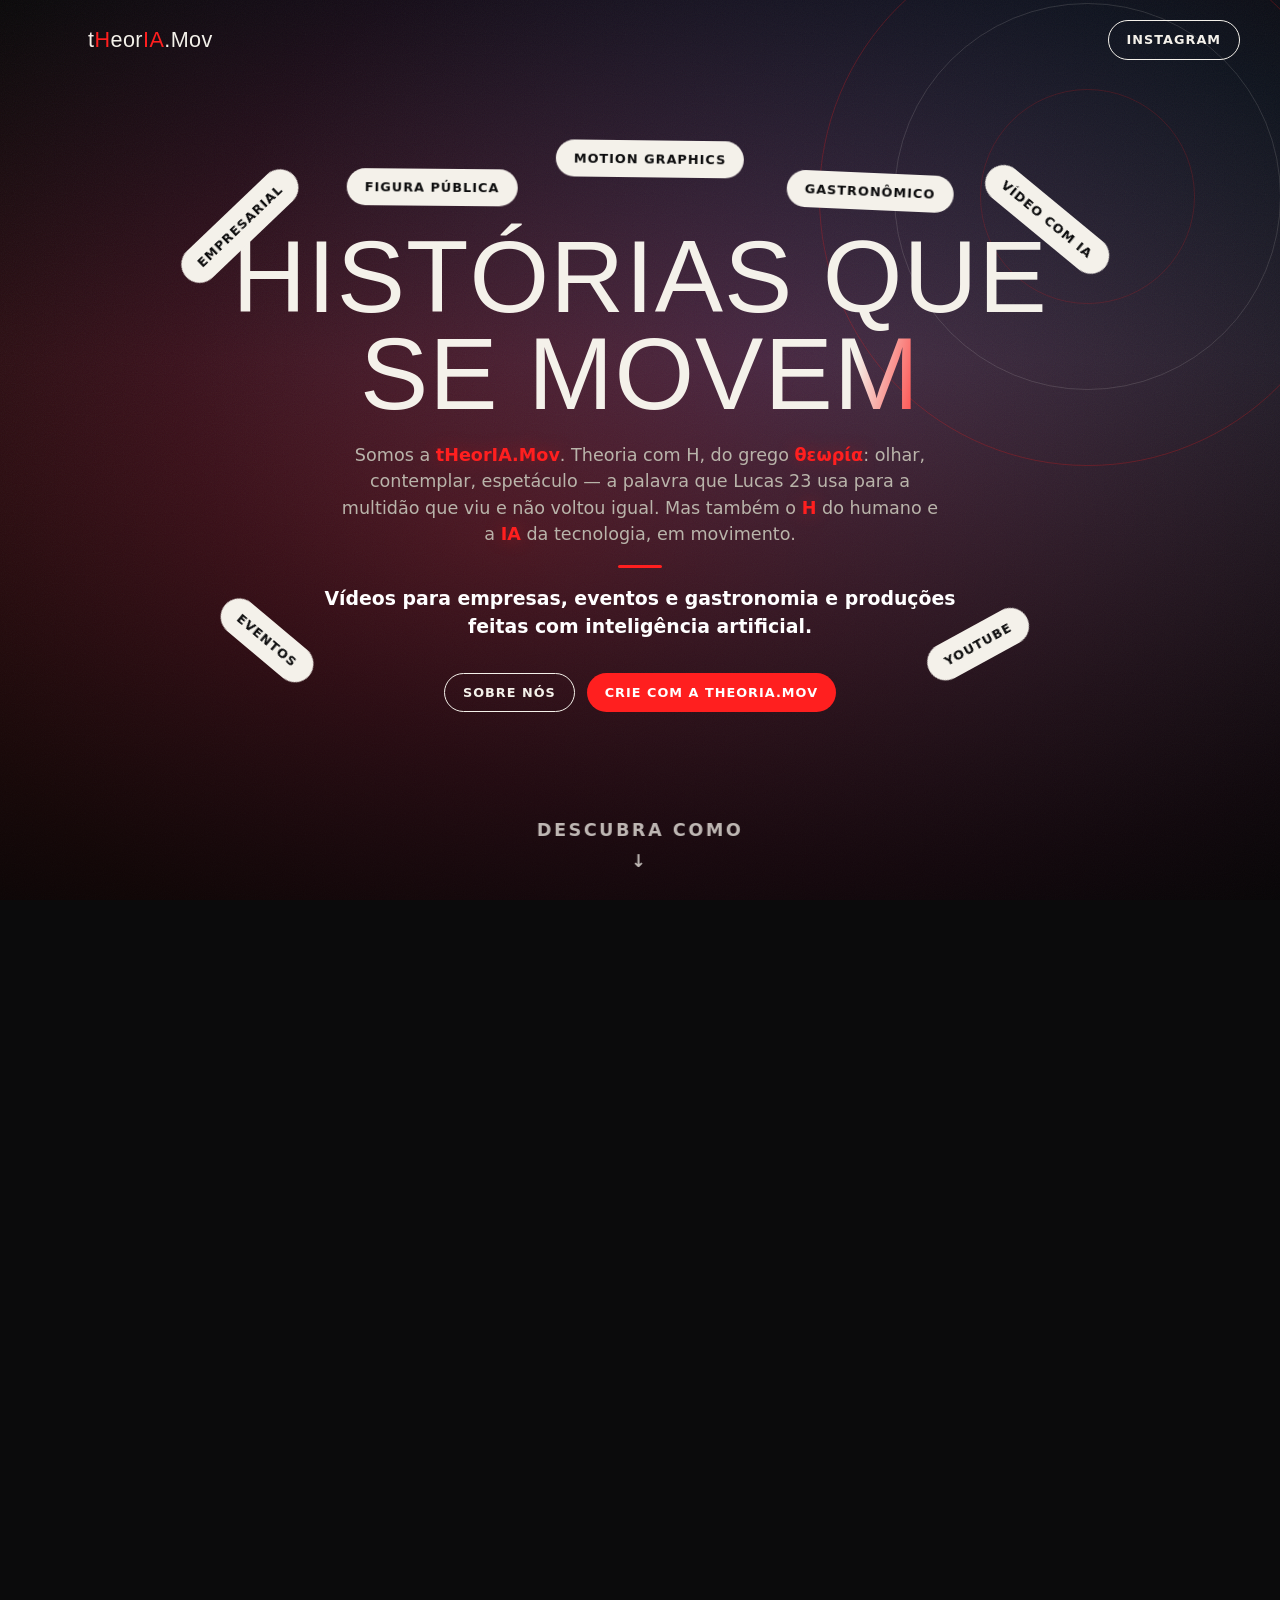
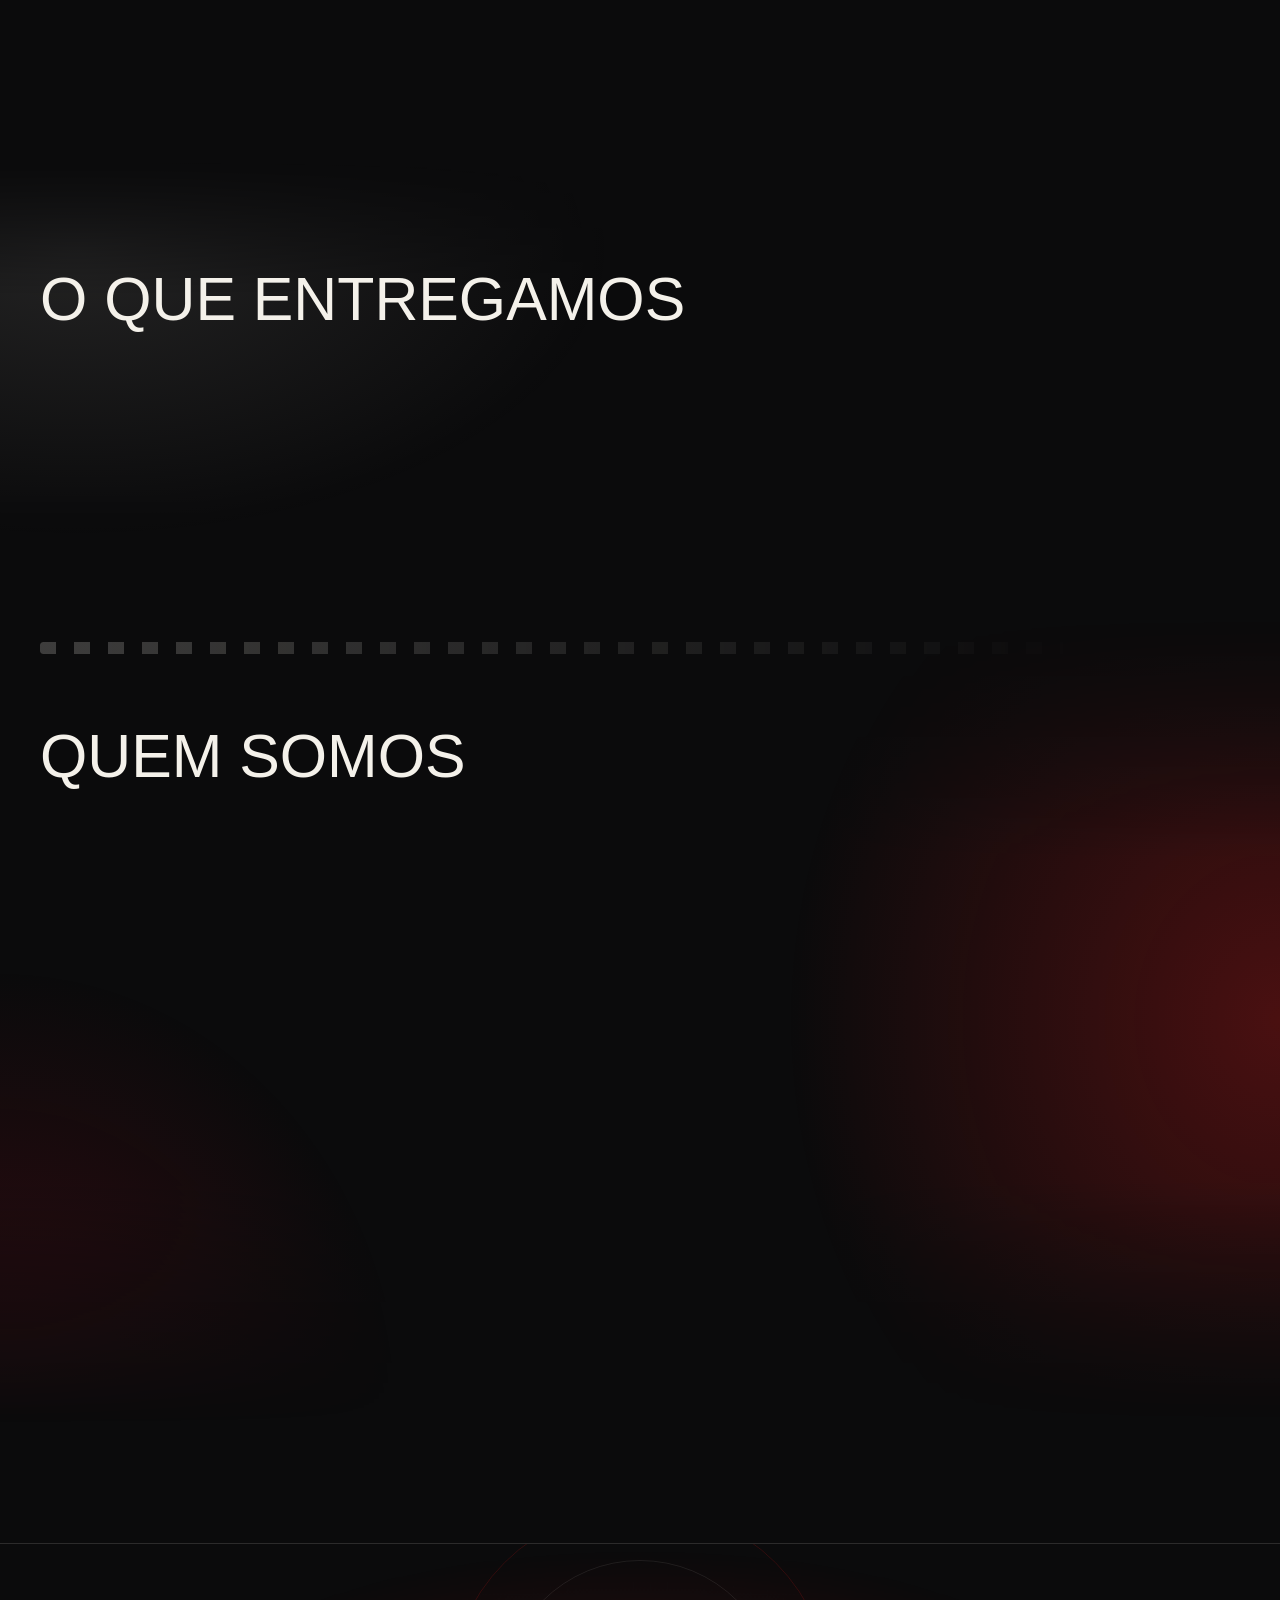
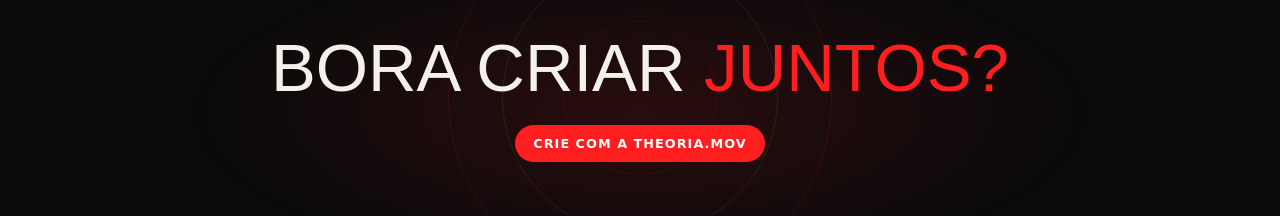
==== index.html @ d6dfd55d "Gastronômico: Izakaya Gaijin (3 reels) Co-Authored-By: Claude Opus 5.5 <noreply@anthropic.com>" ====
<!DOCTYPE html>
<html lang="pt-BR">
<head>
  <meta charset="UTF-8">
  <meta name="viewport" content="width=device-width, initial-scale=1">
  <title>tHeorIA.Mov</title>
  <meta name="description" content="Portfólio audiovisual da tHeorIA.Mov — vídeos empresariais, eventos, gastronomia, YouTube, influencers e vídeos com inteligência artificial.">
  <link rel="preconnect" href="https://fonts.googleapis.com">
  <link rel="preconnect" href="https://fonts.gstatic.com" crossorigin>
  <link href="https://fonts.googleapis.com/css2?family=Anton&family=Inter:wght@400;600;700&display=swap" rel="stylesheet">
  <link rel="icon" href="assets/img/favicon.png">
  <link rel="stylesheet" href="assets/css/style.css?v=1791674368">
</head>
<body data-page="home">

  <main class="hero">
    <div class="hero__fallback"></div>
    <video id="bgvideo" class="hero__bg" autoplay muted loop playsinline preload="auto"></video>

    <div class="hero__top">
      <a href="index.html" class="logo" id="logo"></a>
      <a class="pill pill--ghost" id="ig" href="#" target="_blank" rel="noopener">Instagram</a>
    </div>

    <div class="hero__content">
      <div class="floaters" id="floaters"></div>
      <h1 class="hero__title" id="title"></h1>
      <p class="hero__sub" id="sub"></p>
      <p class="hero__servicos" id="servicos"></p>
      <div class="hero__actions">
        <a class="pill pill--ghost" href="sobre.html">Sobre nós</a>
        <a class="pill pill--accent" id="cta" href="#" target="_blank" rel="noopener"></a>
      </div>
    </div>

    <a class="hero__gancho" id="gancho" href="#porque"></a>
    <div class="olho olho--hero" aria-hidden="true"><span></span><span></span><span></span></div>
  </main>

  <section class="porque" id="porque" aria-label="Por que tHeorIA?">
    <div class="olho olho--porque" aria-hidden="true"><span></span><span></span><span></span></div>
  </section>

  <section class="entregas" aria-labelledby="entregas-titulo">
    <h2 class="secao__titulo" id="entregas-titulo">O que entregamos</h2>
    <div class="entregas__grid" id="entregas"></div>
  </section>

  <section class="quem" aria-labelledby="quem-titulo">
    <h2 class="secao__titulo" id="quem-titulo">Quem somos</h2>
    <div class="quem__texto" id="quem"></div>
  </section>

  <div id="footer"></div>

  <script src="assets/js/dados.js?v=1791674368"></script>
  <script src="assets/js/posicoes.js?v=1791674368"></script>
  <script src="assets/js/textos.js?v=1791674368"></script>
  <script src="assets/js/fotos.js?v=1791674368"></script>
  <script src="assets/js/rotacoes.js?v=1791674368"></script>
  <script src="assets/js/main.js?v=1791674368"></script>
</body>
</html>
---- assets/css/style.css ----
:root {
  --bg: #0b0b0c;
  --bg-2: #141416;
  --fg: #f4f1ea;
  --muted: #a19d94;
  --accent: #ff1f1f; /* vermelho da logo */
  --line: rgba(244, 241, 234, 0.14);
  --radius: 999px;
  --font-display: "Anton", "Arial Narrow", sans-serif;
  --font-body: "Inter", system-ui, sans-serif;
  --gutter: clamp(16px, 4vw, 40px);
}

* { box-sizing: border-box; margin: 0; padding: 0; }
html { -webkit-text-size-adjust: 100%; }
body {
  background: var(--bg);
  color: var(--fg);
  font-family: var(--font-body);
  font-size: 16px;
  line-height: 1.5;
  -webkit-font-smoothing: antialiased;
}
a { color: inherit; text-decoration: none; }
img, video, iframe { display: block; max-width: 100%; }
button { font: inherit; color: inherit; background: none; border: 0; cursor: pointer; }

/* ---------- Botões ---------- */
.pill {
  display: inline-flex; align-items: center; gap: .5em;
  padding: .7em 1.4em;
  border-radius: var(--radius);
  font-size: .8rem; font-weight: 700; letter-spacing: .08em; text-transform: uppercase;
  transition: transform .25s ease, background .25s ease, color .25s ease, border-color .25s ease;
}
.pill svg { width: 15px; height: 15px; fill: currentColor; }
.pill--arroba { text-transform: none; letter-spacing: .02em; font-size: .85rem; } /* @ do Instagram como é escrito */
.pill--light { background: var(--fg); color: var(--bg); }
.pill--light:hover { background: var(--accent); color: var(--fg); transform: translateY(-2px); }
.pill--ghost { border: 1.5px solid var(--fg); }
.pill--ghost:hover { background: var(--fg); color: var(--bg); transform: translateY(-2px); }
.pill--accent { background: var(--accent); color: #fff; }
.pill--accent:hover { background: var(--fg); color: var(--bg); transform: translateY(-2px); }
/* Vidro escuro: usado nas nuvens da home, para não ficar da mesma cor do título */
.pill--vidro {
  background: rgba(20, 20, 22, .55);
  backdrop-filter: blur(8px); -webkit-backdrop-filter: blur(8px);
  border: 1px solid rgba(244, 241, 234, .35);
  color: var(--fg);
}
.pill--vidro:hover { background: rgba(255, 31, 31, .25); border-color: var(--accent); color: var(--fg); transform: translateY(-2px); }

/* ---------- HOME / HERO ---------- */
.hero {
  position: relative;
  min-height: 100svh;
  display: grid; place-items: center;
  overflow: hidden;
  isolation: isolate;
}
.hero__bg, .hero__fallback {
  position: absolute; inset: 0; z-index: -2;
  width: 100%; height: 100%; object-fit: cover;
}
.hero__fallback {
  background:
    radial-gradient(60% 50% at 20% 30%, rgba(255, 31, 31, .38), transparent 70%),
    radial-gradient(50% 60% at 80% 70%, rgba(80, 60, 200, .35), transparent 70%),
    radial-gradient(40% 40% at 60% 20%, rgba(20, 140, 110, .35), transparent 70%),
    var(--bg);
  background-size: 200% 200%;
  animation: drift 18s ease-in-out infinite alternate;
}
@keyframes drift {
  0%   { background-position: 0% 0%, 100% 100%, 50% 0%, 0 0; }
  100% { background-position: 100% 60%, 0% 20%, 20% 100%, 0 0; }
}
.hero::after { /* escurece + grão */
  content: ""; position: absolute; inset: 0; z-index: -1;
  background:
    linear-gradient(180deg, rgba(0,0,0,.35) 0%, rgba(0,0,0,.2) 40%, rgba(0,0,0,.65) 100%),
    url("data:image/svg+xml;utf8,<svg xmlns='http://www.w3.org/2000/svg' width='160' height='160'><filter id='n'><feTurbulence type='fractalNoise' baseFrequency='.9' numOctaves='2'/></filter><rect width='100%' height='100%' filter='url(%23n)' opacity='.08'/></svg>");
}

.hero__top {
  position: absolute; top: 0; left: 0; right: 0;
  display: flex; justify-content: space-between; align-items: center;
  padding: 20px var(--gutter);
}
.logo {
  display: inline-flex; align-items: center; gap: 8px;
  font-family: var(--font-display);
  font-size: 1.35rem; letter-spacing: .02em;
}
.logo__img { width: 40px; height: 40px; }
.logo__txt span { color: var(--accent); }

.hero__content { z-index: 1; }
.hero__top { z-index: 3; }   /* na frente do bloco central: no celular ele cobre a tela toda e engolia o toque no Instagram/logo */
.hero__content {
  position: relative;
  width: min(900px, 100% - 2 * var(--gutter));
  text-align: center;
  padding: 160px 0 120px;   /* zona de cima maior: é onde ficam as nuvens acima do título */
}
.hero__title {
  font-family: var(--font-display);
  font-weight: 400;
  font-size: clamp(2.6rem, 8vw, 6.5rem);
  line-height: .95;
  text-transform: uppercase;
  letter-spacing: .01em;
}
/* Última palavra do título: uma barra de luz varre a palavra, como o cursor ("playhead") de um player de vídeo */
.palavra-move {
  display: inline-block;
  background-image: linear-gradient(100deg,
    var(--fg) 0%, var(--fg) 38%, var(--accent) 48%, #fff 51%, var(--accent) 54%, var(--fg) 64%, var(--fg) 100%);
  background-size: 220% auto;
  background-clip: text; -webkit-background-clip: text;
  color: transparent; -webkit-text-fill-color: transparent;
  animation: passar-luz 3.4s linear infinite;
}
@keyframes passar-luz {
  0%   { background-position: 0% 0; }
  55%  { background-position: 220% 0; }
  100% { background-position: 220% 0; }
}
.hero__sub {
  max-width: 34em; margin: 1.2rem auto 2rem;
  color: var(--fg); opacity: .85;
  font-size: clamp(.95rem, 1.6vw, 1.1rem);
}
/* Frase de cima: cinza suave, palavras-chave em destaque */
.hero__sub { margin-bottom: 1.1rem; color: #b9b4aa; opacity: 1; }
.destaque { color: var(--accent); font-weight: 700; }
.hero__sub .destaque { text-shadow: 0 0 18px rgba(255, 31, 31, .35); }
/* Linha dos serviços: branco forte, separada por um traço vermelho */
.hero__servicos {
  max-width: 34em; margin: 0 auto 2rem;
  color: #fff; font-weight: 600;
  font-size: clamp(1rem, 1.7vw, 1.18rem);
}
.hero__servicos::before {
  content: ""; display: block; width: 44px; height: 3px; margin: 0 auto 1rem;
  background: var(--accent); border-radius: 2px;
}
.hero__servicos:empty::before { display: none; }
.hero__actions { display: flex; gap: 12px; justify-content: center; flex-wrap: wrap; }
.hero__gancho {
  position: absolute; bottom: 26px; left: 50%; translate: -50% 0; z-index: 1;
  display: flex; flex-direction: column; align-items: center; gap: 4px;
  font-size: .72rem; font-weight: 700; letter-spacing: .22em; text-transform: uppercase; opacity: .75;
  transition: opacity .2s, color .2s;
}
.hero__gancho span { font-size: 1.1rem; animation: quica 1.8s ease-in-out infinite; }
.hero__gancho:hover { opacity: 1; color: var(--accent); }
@keyframes quica { 0%, 100% { transform: translateY(0); } 50% { transform: translateY(6px); } }
html { scroll-behavior: smooth; }

/* Botões flutuantes das categorias — posição (left/top em % da tela) vem do main.js / posicoes.js */
.floaters { position: absolute; inset: 0; z-index: 5; pointer-events: none; }
.floater {
  position: absolute; pointer-events: auto;
  translate: -50% -50%;
  white-space: nowrap;
  animation: float 6s ease-in-out infinite;
}
/* --rot = ângulo fixo da nuvem (definido no modo de edição); o balanço de ±2° continua por cima */
@keyframes float {
  0%, 100% { transform: translateY(0) rotate(calc(var(--rot, 0deg) - 2deg)); }
  50%      { transform: translateY(-12px) rotate(calc(var(--rot, 0deg) + 2deg)); }
}
/* Modo edição: só a alcinha (⠿) arrasta — o resto do botão continua um link normal */
.floater__alca {
  position: absolute; top: -9px; right: -9px; z-index: 1;
  width: 22px; height: 22px; border-radius: 50%;
  display: grid; place-items: center;
  background: var(--accent); color: #fff; font-size: .8rem; line-height: 1;
  border: 2px solid var(--bg);
  cursor: grab; touch-action: none;
}
.floater__alca:hover { transform: scale(1.15); }
/* ↻ girar: no canto oposto da alcinha de mover */
.floater__giro {
  position: absolute; bottom: -9px; left: -9px; z-index: 1;
  width: 22px; height: 22px; border-radius: 50%;
  display: grid; place-items: center;
  background: var(--fg); color: var(--bg); font-size: .85rem; line-height: 1; font-weight: 700;
  border: 2px solid var(--bg);
  cursor: alias; touch-action: none;
}
.floater__giro:hover { transform: scale(1.15); }
.floaters--editar .floater.is-arrastando, .floaters--editar .floater.is-girando { animation: none; }
.floaters--editar .floater.is-arrastando .floater__alca { cursor: grabbing; }
.floaters--editar .floater.is-girando { transform: rotate(var(--rot, 0deg)); }
@media (max-width: 700px) { .floater__alca, .floater__giro { display: none; } }

@media (max-width: 700px) {
  .hero__content { padding: 230px 0 150px; }
  .floater { font-size: .6rem; padding: .55em .9em; }   /* nuvens um pouco menores no celular */
  .hero__sub { margin-bottom: 3.6rem; }                  /* espaço para as 2 nuvens embaixo do parágrafo */
}

/* ---------- Home: Por que tHeorIA? ---------- */
/* Efeito sutil: anéis concêntricos (câmera/olhar), girando bem devagar */
.olho {
  position: absolute; z-index: 0; pointer-events: none;
  aspect-ratio: 1; border-radius: 50%;
  animation: olho-girar 90s linear infinite;
}
.olho span {
  position: absolute; inset: 0; border-radius: 50%;
  border: 1px solid rgba(255, 31, 31, .5);
}
.olho span:nth-child(1) { inset: 0; }
.olho span:nth-child(2) { inset: 14%; border-color: rgba(244, 241, 234, .28); }
.olho span:nth-child(3) { inset: 30%; border-color: rgba(255, 31, 31, .35); }
@keyframes olho-girar { to { transform: rotate(360deg); } }

.olho--hero { width: clamp(340px, 42vw, 620px); top: -8%; right: -6%; opacity: .5; }
.olho--porque { width: clamp(280px, 32vw, 480px); top: -6%; right: -4%; opacity: .4; }

@media (max-width: 700px) {
  .olho { opacity: .28 !important; width: 60vw !important; }
}
@media (prefers-reduced-motion: reduce) { .olho { animation: none; } }

.porque { position: relative; overflow: hidden; padding: clamp(64px, 10vw, 130px) var(--gutter) 0; scroll-margin-top: 20px; }
.porque__inner { position: relative; z-index: 1; }
/* Imagem só do lado direito, esmaecendo para o preto (multidão contemplando a luz) */
.porque__imagem {
  position: absolute; top: 0; right: 0; bottom: 0; z-index: 0; pointer-events: none;
  width: min(46%, 600px);
  background: url("../img/teoria.jpg") center / cover no-repeat;
  opacity: .8;
  -webkit-mask-image: linear-gradient(to right, transparent 0%, #000 55%), linear-gradient(to bottom, transparent 0%, #000 16%, #000 84%, transparent 100%);
  -webkit-mask-composite: source-in;
  mask-image: linear-gradient(to right, transparent 0%, #000 55%), linear-gradient(to bottom, transparent 0%, #000 16%, #000 84%, transparent 100%);
  mask-composite: intersect;
}
@media (max-width: 800px) { .porque__imagem { width: 100%; opacity: .22; } }
.porque__inner { max-width: 820px; }
.porque__rotulo {
  display: flex; align-items: center; gap: 14px;
  font-size: 1.05rem; font-weight: 700; letter-spacing: .08em; color: var(--accent);
}
.porque__rotulo::before { content: ""; width: 44px; height: 4px; background: var(--accent); }
.porque__grego {
  font-family: "Inter", sans-serif; font-weight: 700; letter-spacing: -.02em;
  font-size: clamp(4rem, 13vw, 8.5rem); line-height: 1.05; margin: 10px 0 18px;
}
.porque__palavra { font-size: clamp(1.6rem, 3.6vw, 2.4rem); font-weight: 600; color: var(--muted); }
.porque__palavra span { color: var(--accent); }
.porque__significado { font-size: clamp(1.3rem, 3vw, 2rem); font-weight: 600; margin-bottom: 1.4em; }
.porque__contexto { font-size: clamp(1rem, 1.8vw, 1.3rem); color: #c9c5bc; }
.porque__citacao {
  margin: 1.2em 0; padding-left: 22px; border-left: 4px solid var(--accent);
  font-style: italic; font-size: clamp(1.05rem, 2vw, 1.4rem); line-height: 1.5;
}
.porque__fechamento { font-size: clamp(1.1rem, 2.1vw, 1.5rem); font-weight: 600; line-height: 1.45; }
.porque__nome { margin-top: 1.2em; color: var(--muted); font-size: clamp(1rem, 1.8vw, 1.2rem); }

/* ---------- Home: O que entregamos / Quem somos ---------- */
.entregas, .quem { padding: clamp(56px, 9vw, 110px) var(--gutter) 0; }
.secao__titulo {
  font-family: var(--font-display); font-weight: 400; text-transform: uppercase;
  font-size: clamp(2rem, 5.5vw, 3.8rem); line-height: 1; margin-bottom: clamp(24px, 4vw, 40px);
}
.entregas__grid { display: grid; grid-template-columns: repeat(4, 1fr); gap: clamp(10px, 1.4vw, 18px); }
@media (max-width: 900px) { .entregas__grid { grid-template-columns: repeat(2, 1fr); } }
@media (max-width: 520px) { .entregas__grid { grid-template-columns: 1fr; } }
.entrega {
  position: relative; overflow: hidden;
  display: flex; flex-direction: column; gap: 10px;
  padding: clamp(20px, 2.4vw, 30px);
  border: 1px solid var(--line); background: var(--bg-2);
  transition: border-color .25s, transform .25s;
}
.entrega:hover { border-color: var(--accent); transform: translateY(-4px); }
/* Foto sutil de fundo: sempre escurecida, pra não brigar com o texto */
.entrega__foto {
  position: absolute; inset: 0; z-index: 0;
  background-size: cover; background-position: center; transform-origin: center;
  transition: transform .2s ease;
}
.entrega--foto::before {
  content: ""; position: absolute; inset: 0; z-index: 1;
  background: linear-gradient(180deg, rgba(11,11,12,.35) 0%, rgba(11,11,12,.55) 55%, rgba(11,11,12,.85) 100%);
  transition: opacity .25s;
}
.entrega--foto > .entrega__cat, .entrega--foto > .entrega__palavra,
.entrega--foto > .entrega__texto, .entrega--foto > .entrega__ver { position: relative; z-index: 2; }
.entrega--foto:hover::before { opacity: .7; }

/* Modo edição: ajustar o enquadramento da foto (mover e zoom) */
.entrega__ajustar {
  position: absolute; top: 10px; right: 10px; z-index: 4;
  padding: .35em .8em; border-radius: var(--radius);
  background: rgba(11,11,12,.8); border: 1px solid rgba(244,241,234,.4);
  font-size: .68rem; font-weight: 700; letter-spacing: .04em;
}
.entrega__ajustar:hover { border-color: var(--accent); color: var(--accent); }
.entrega--ajustando { cursor: grab; touch-action: none; user-select: none; border-color: var(--accent); transform: none !important; }
.entrega--ajustando.entrega--arrastando { cursor: grabbing; }
.entrega--ajustando::before { opacity: .12; }
.entrega--ajustando > .entrega__cat, .entrega--ajustando > .entrega__palavra,
.entrega--ajustando > .entrega__texto, .entrega--ajustando > .entrega__ver { opacity: .35; }
.entrega--ajustando .entrega__foto { transition: none; }
.entrega__ctrl {
  position: absolute; left: 50%; bottom: 10px; translate: -50% 0; z-index: 4;
  display: flex; align-items: center; gap: 8px; max-width: calc(100% - 20px);
  padding: 6px 10px; border-radius: var(--radius);
  background: rgba(11,11,12,.85); border: 1px solid rgba(244,241,234,.3);
  font-size: .68rem; white-space: nowrap;
}
.entrega__ctrl span { opacity: .7; overflow: hidden; text-overflow: ellipsis; }
.entrega__ctrl button { width: 26px; height: 26px; border-radius: 50%; border: 1px solid rgba(244,241,234,.4); font-size: 1rem; line-height: 1; }
.entrega__ctrl button:hover { border-color: var(--accent); color: var(--accent); }
.entrega__cat { font-size: .72rem; font-weight: 700; letter-spacing: .12em; text-transform: uppercase; color: var(--muted); }
.entrega__palavra {
  font-family: var(--font-display); font-weight: 400; text-transform: uppercase;
  font-size: clamp(2rem, 3.6vw, 3rem); line-height: 1; color: var(--accent);
}
.entrega__texto { color: #d9d5cc; flex: 1; }
.entrega__ver { font-size: .78rem; font-weight: 700; letter-spacing: .06em; text-transform: uppercase; opacity: .7; }
.entrega:hover .entrega__ver { opacity: 1; color: var(--accent); }

.quem__texto { max-width: 46em; }
.quem__texto p { font-size: clamp(1.1rem, 2vw, 1.5rem); line-height: 1.45; margin-bottom: .8em; color: #e6e2da; }
.quem__texto .pill { margin-top: 12px; }

/* ---------- Cabeçalho das páginas internas ---------- */
.header {
  position: sticky; top: 0; z-index: 10;
  display: grid; grid-template-columns: 1fr auto 1fr; align-items: center;
  padding: 18px var(--gutter);
  background: rgba(11, 11, 12, .85);
  backdrop-filter: blur(10px);
  border-bottom: 1px solid var(--line);
}
.nav { display: flex; flex-wrap: wrap; gap: 4px 18px; font-size: .78rem; font-weight: 600; letter-spacing: .08em; text-transform: uppercase; }
.nav a { opacity: .7; transition: opacity .2s; }
.nav a:hover, .nav a[aria-current="page"] { opacity: 1; color: var(--accent); }
.header__right { justify-self: end; display: flex; gap: 14px; align-items: center; }
.icon-link svg { width: 20px; height: 20px; fill: currentColor; opacity: .8; }
.icon-link:hover svg { opacity: 1; fill: var(--accent); }

@media (max-width: 700px) {
  .header { grid-template-columns: 1fr auto; }
  .header .logo { order: -1; }
  .header__right { display: none; }
  .nav { grid-column: 1 / -1; order: 2; margin-top: 10px; }
}

/* ---------- Página de trabalhos ---------- */
.page { padding: clamp(32px, 6vw, 72px) var(--gutter) 40px; }
.page__head { display: flex; justify-content: space-between; align-items: end; gap: 20px; flex-wrap: wrap; margin-bottom: 32px; }
.page__title {
  font-family: var(--font-display); font-weight: 400;
  font-size: clamp(2.4rem, 7vw, 5rem); line-height: .95; text-transform: uppercase;
}
.tabs { display: flex; gap: 8px; flex-wrap: wrap; }
.tabs .pill { border: 1.5px solid var(--line); }
.tabs .pill[aria-selected="true"] { background: var(--fg); color: var(--bg); border-color: var(--fg); }

/* 12 colunas: card deitado ocupa metade (2 por linha), card em pé ocupa 1/4 (4 por linha) */
.grid { display: grid; grid-template-columns: repeat(12, 1fr); grid-auto-flow: dense; gap: clamp(8px, 1.2vw, 16px); align-items: start; }
.grid > * { grid-column: span 6; }
.grid > .card--vertical { grid-column: span 3; }
.grid > p { grid-column: 1 / -1; }
@media (max-width: 600px) {
  .grid > * { grid-column: span 12; }
  .grid > .card--vertical { grid-column: span 6; }
}

.card {
  position: relative; overflow: hidden;
  aspect-ratio: 16 / 9;
  background: var(--bg-2);
  text-align: left;
  width: 100%;
}
.card--vertical { aspect-ratio: 9 / 16; }
.card__media {
  position: absolute; inset: 0; width: 100%; height: 100%; object-fit: cover;
  transition: transform .6s cubic-bezier(.2,.7,.2,1), filter .4s;
}
.card__placeholder { display: grid; place-items: center; }
.card__placeholder span {
  font-family: var(--font-display); font-size: clamp(1.4rem, 3vw, 2.4rem);
  text-transform: uppercase; opacity: .35; text-align: center; padding: 0 1em; line-height: 1;
}
.card__info {
  position: absolute; inset: auto 0 0 0;
  padding: 40px 18px 16px;
  background: linear-gradient(0deg, rgba(0,0,0,.85), transparent);
  display: flex; justify-content: space-between; align-items: end; gap: 12px;
  opacity: 0; transform: translateY(8px);
  transition: opacity .3s, transform .3s;
}
.card__title { font-weight: 700; font-size: .95rem; text-transform: uppercase; letter-spacing: .03em; line-height: 1.2; }
.card__year { font-size: .8rem; color: var(--muted); }
.card:hover .card__media, .card:focus-visible .card__media { transform: scale(1.05); filter: brightness(.7); }
.card:hover .card__info, .card:focus-visible .card__info { opacity: 1; transform: none; }
.card__play {
  position: absolute; top: 50%; left: 50%; translate: -50% -50%;
  width: 58px; height: 58px; border-radius: 50%;
  background: var(--accent); display: grid; place-items: center;
  opacity: 0; scale: .8; transition: opacity .3s, scale .3s;
}
.card__play svg { width: 20px; fill: #fff; margin-left: 3px; }
.card:hover .card__play { opacity: 1; scale: 1; }
@media (hover: none) { .card__info { opacity: 1; transform: none; } }

/* Nome do cliente sempre visível no card */
.card__tag {
  position: absolute; left: 10px; bottom: 10px; max-width: calc(100% - 20px);
  padding: .35em .8em; border-radius: var(--radius);
  background: rgba(11, 11, 12, .72); backdrop-filter: blur(6px);
  font-size: .68rem; font-weight: 700; letter-spacing: .06em; text-transform: uppercase;
  white-space: nowrap; overflow: hidden; text-overflow: ellipsis;
}

/* Modo edição (só aparece no localhost) */
.card__x {
  position: absolute; top: 8px; right: 8px; z-index: 2;
  width: 32px; height: 32px; border-radius: 50%;
  display: grid; place-items: center;
  background: rgba(11, 11, 12, .8); border: 1.5px solid rgba(255,255,255,.35);
  font-size: .95rem; font-weight: 700; line-height: 1;
  transition: background .2s, border-color .2s, transform .2s;
}
.card__x:hover { background: #e5352b; border-color: #e5352b; transform: scale(1.1); }
.card--oculto .card__media { opacity: .2; filter: grayscale(1); }
.card--oculto .card__x { background: var(--fg); color: var(--bg); border-color: var(--fg); }
.card--oculto .card__x:hover { background: var(--accent); border-color: var(--accent); color: #fff; }
.card--oculto .card__tag { text-decoration: line-through; opacity: .6; }
.aviso-edicao {
  position: fixed; left: 50%; bottom: 16px; translate: -50% 0; z-index: 40;
  width: min(760px, calc(100% - 32px));
  padding: 10px 16px; border-radius: 14px;
  background: #1d1d21; border: 1px solid var(--accent);
  font-size: .82rem; color: #d9d5cc; box-shadow: 0 8px 30px rgba(0,0,0,.5);
}
.aviso-edicao strong { color: var(--accent); }

/* Textos editáveis */
[data-editar] { white-space: pre-line; } /* respeita as quebras de linha que você digitar */
[data-editar]:empty { display: none; }    /* texto apagado some do site */
[contenteditable][data-editar] { outline: 1px dashed transparent; outline-offset: 4px; border-radius: 4px; cursor: text; transition: outline-color .2s, background .2s; }
[contenteditable][data-editar]:hover { outline-color: rgba(255, 31, 31, .6); }
[contenteditable][data-editar]:focus { outline: 2px solid var(--accent); background: rgba(255, 31, 31, .06); }
[contenteditable][data-editar]:empty { display: block; min-height: 1.2em; min-width: 4em; }
[contenteditable][data-editar]:empty::before { content: "(vazio — clique para escrever)"; opacity: .4; font-style: italic; }
[data-editar].is-salvo { outline: 2px solid #2ecc71 !important; }
.aviso-edicao { padding-right: 44px; }
.aviso-edicao__fechar { position: absolute; top: 50%; right: 12px; translate: 0 -50%; font-size: 1rem; opacity: .7; }
.aviso-edicao__fechar:hover { opacity: 1; color: var(--accent); }

/* Filtro por cliente */
.filtro { display: flex; flex-wrap: wrap; gap: 6px 16px; margin: -12px 0 24px; }
.filtro button { font-size: .8rem; font-weight: 600; opacity: .55; padding: 4px 0; border-bottom: 2px solid transparent; transition: opacity .2s, border-color .2s; }
.filtro button:hover { opacity: .9; }
.filtro button[aria-pressed="true"] { opacity: 1; border-color: var(--accent); }
.filtro small { color: var(--muted); font-weight: 400; margin-left: 2px; }
.filtro__redes, .modal__cliente { display: inline-flex; flex-wrap: wrap; align-items: center; gap: 8px 12px; }
.filtro__redes { margin-left: auto; }
.rede {
  display: inline-flex; align-items: center; gap: 6px;
  padding: .35em .9em; border: 1.5px solid var(--line); border-radius: var(--radius);
  font-size: .75rem; font-weight: 600; transition: border-color .2s, color .2s;
}
.modal__titulo { flex-basis: 100%; color: #d9d5cc; font-size: .95rem; }
.rede svg { width: 14px; height: 14px; fill: currentColor; }
.rede:hover { border-color: var(--accent); color: var(--accent); }

/* ---------- Modal ---------- */
.modal {
  position: fixed; inset: 0; z-index: 50;
  background: rgba(0,0,0,.92);
  display: none; place-items: center;
  padding: 60px var(--gutter) 24px;
}
.modal.is-open { display: grid; }
.modal__close {
  position: absolute; top: 14px; right: var(--gutter);
  font-size: 2rem; line-height: 1; opacity: .8;
}
.modal__close:hover { opacity: 1; color: var(--accent); }
.modal__body { width: min(1100px, 100%); max-height: 100%; overflow: auto; }
.modal__frame { width: 100%; aspect-ratio: 16 / 9; background: #000; }
.modal__frame--vertical { aspect-ratio: 9 / 16; width: auto; height: min(70vh, 860px); margin: 0 auto; background: transparent; }
.modal__frame iframe, .modal__frame video { width: 100%; height: 100%; border: 0; object-fit: contain; background: #000; }
.modal__photo { max-height: 70vh; width: auto; margin: 0 auto; }
.modal__caption { display: flex; justify-content: space-between; align-items: baseline; gap: 12px; margin-top: 14px; }
.modal__nav { display: flex; align-items: center; gap: 14px; white-space: nowrap; flex-shrink: 0; }
.modal__nav button { font-size: 1.3rem; line-height: 1; padding: 4px 8px; border: 1.5px solid var(--line); border-radius: var(--radius); }
.modal__nav button:hover { border-color: var(--accent); color: var(--accent); }
.modal__thumbs { display: flex; gap: 8px; overflow-x: auto; padding: 14px 2px 4px; scrollbar-width: thin; }
.modal__thumb { position: relative; flex: 0 0 auto; width: 120px; aspect-ratio: 16 / 9; background: var(--bg-2); opacity: .5; outline: 2px solid transparent; outline-offset: 2px; transition: opacity .2s, outline-color .2s; }
.modal__thumb--vertical { width: 60px; aspect-ratio: 9 / 16; }
.modal__thumb img { width: 100%; height: 100%; object-fit: cover; }
.modal__thumb:hover { opacity: .85; }
.modal__thumb.is-active { opacity: 1; outline-color: var(--accent); }
.modal__thumb-play { position: absolute; inset: 0; display: grid; place-items: center; }
.modal__thumb-play svg { width: 18px; fill: #fff; filter: drop-shadow(0 1px 3px rgba(0,0,0,.6)); }

/* ---------- Sobre ---------- */
.about { display: grid; grid-template-columns: 1.1fr 1fr; gap: clamp(24px, 5vw, 72px); align-items: start; }
@media (max-width: 800px) { .about { grid-template-columns: 1fr; } }
.about__photo { aspect-ratio: 4 / 5; background: var(--bg-2); overflow: hidden; }
.about__photo img { width: 100%; height: 100%; object-fit: cover; }
.about__text p { font-size: clamp(1rem, 1.5vw, 1.2rem); margin-bottom: 1em; color: #d9d5cc; }
.about__services { display: flex; flex-wrap: wrap; gap: 8px; margin: 28px 0 36px; }
.about__services li { list-style: none; border: 1.5px solid var(--line); border-radius: var(--radius); padding: .45em 1em; font-size: .85rem; }

/* ---------- CTA + Rodapé ---------- */
.cta {
  position: relative; overflow: hidden;
  margin-top: clamp(60px, 10vw, 120px);
  padding: clamp(40px, 8vw, 90px) var(--gutter);
  border-top: 1px solid var(--line);
  text-align: center;
}
.cta > *:not(.olho) { position: relative; z-index: 1; }

/* Luzes suaves de fundo, só com cores da paleta (creme e vermelho). Esmaecem nas pontas, sem borda dura. */
:root { --luz-entregas: 244, 241, 234; }
.entregas, .quem { position: relative; isolation: isolate; overflow: hidden; }
.entregas::before, .quem::before {
  content: ""; position: absolute; inset: 0; z-index: -1; pointer-events: none;
  -webkit-mask-image: linear-gradient(to bottom, transparent 0%, #000 30%, #000 70%, transparent 100%);
  mask-image: linear-gradient(to bottom, transparent 0%, #000 30%, #000 70%, transparent 100%);
}
.entregas::before { background: radial-gradient(60% 90% at 6% 20%, rgba(var(--luz-entregas), .10), transparent 70%); }
.quem::before {
  background:
    radial-gradient(55% 100% at 100% 50%, rgba(255, 31, 31, .26), transparent 70%),
    radial-gradient(45% 80% at 0% 100%, rgba(140, 10, 25, .30), transparent 70%);
}
/* Detalhe: perfuração de fita de cinema no topo da seção, esmaecendo para a direita */
.quem::after {
  content: ""; position: absolute; top: 26px; left: var(--gutter); right: 0; height: 12px;
  z-index: -1; pointer-events: none;
  background: repeating-linear-gradient(90deg, rgba(244, 241, 234, .22) 0 16px, transparent 16px 34px);
  border-radius: 3px;
  -webkit-mask-image: linear-gradient(90deg, #000 0%, transparent 85%);
  mask-image: linear-gradient(90deg, #000 0%, transparent 85%);
}
/* Bora criar juntos: brilho vermelho pulsando atrás do título + luz que passa pelo botão */
.cta::before {
  content: ""; position: absolute; inset: 0; z-index: 0; pointer-events: none;
  background: radial-gradient(50% 75% at 50% 55%, rgba(255, 31, 31, .24), transparent 72%);
  animation: cta-pulso 5s ease-in-out infinite;
}
@keyframes cta-pulso { 0%, 100% { opacity: .55; transform: scale(1); } 50% { opacity: 1; transform: scale(1.06); } }
.cta .pill--accent { position: relative; overflow: hidden; }
.cta .pill--accent::after {
  content: ""; position: absolute; top: 0; left: -60%; width: 40%; height: 100%;
  background: linear-gradient(100deg, transparent, rgba(255, 255, 255, .55), transparent);
  transform: skewX(-20deg); pointer-events: none;
  animation: cta-brilho 4.2s ease-in-out infinite;
}
@keyframes cta-brilho { 0% { left: -60%; } 45%, 100% { left: 130%; } }
.olho--cta { width: clamp(260px, 30vw, 440px); top: 50%; left: 50%; translate: -50% -50%; opacity: .3; }
.cta__title {
  font-family: var(--font-display); font-weight: 400; text-transform: uppercase;
  font-size: clamp(2rem, 6vw, 4.2rem); line-height: 1; margin-bottom: 24px;
}
.cta__title em { font-style: normal; color: var(--accent); }
.footer {
  display: flex; justify-content: space-between; flex-wrap: wrap; gap: 10px;
  padding: 24px var(--gutter);
  border-top: 1px solid var(--line);
  font-size: .8rem; color: var(--muted);
}
.footer__contatos { display: flex; flex-wrap: wrap; gap: 6px 18px; }
.footer__contatos a:hover { color: var(--accent); }

/* Entrada suave dos cards */
.reveal { opacity: 0; transform: translateY(20px); transition: opacity .7s ease, transform .7s ease; }
.reveal.is-visible { opacity: 1; transform: none; }

@media (prefers-reduced-motion: reduce) {
  *, *::before, *::after { animation: none !important; transition: none !important; }
  .reveal { opacity: 1; transform: none; }
  .palavra-move { background: none; color: var(--fg); -webkit-text-fill-color: var(--fg); }
}
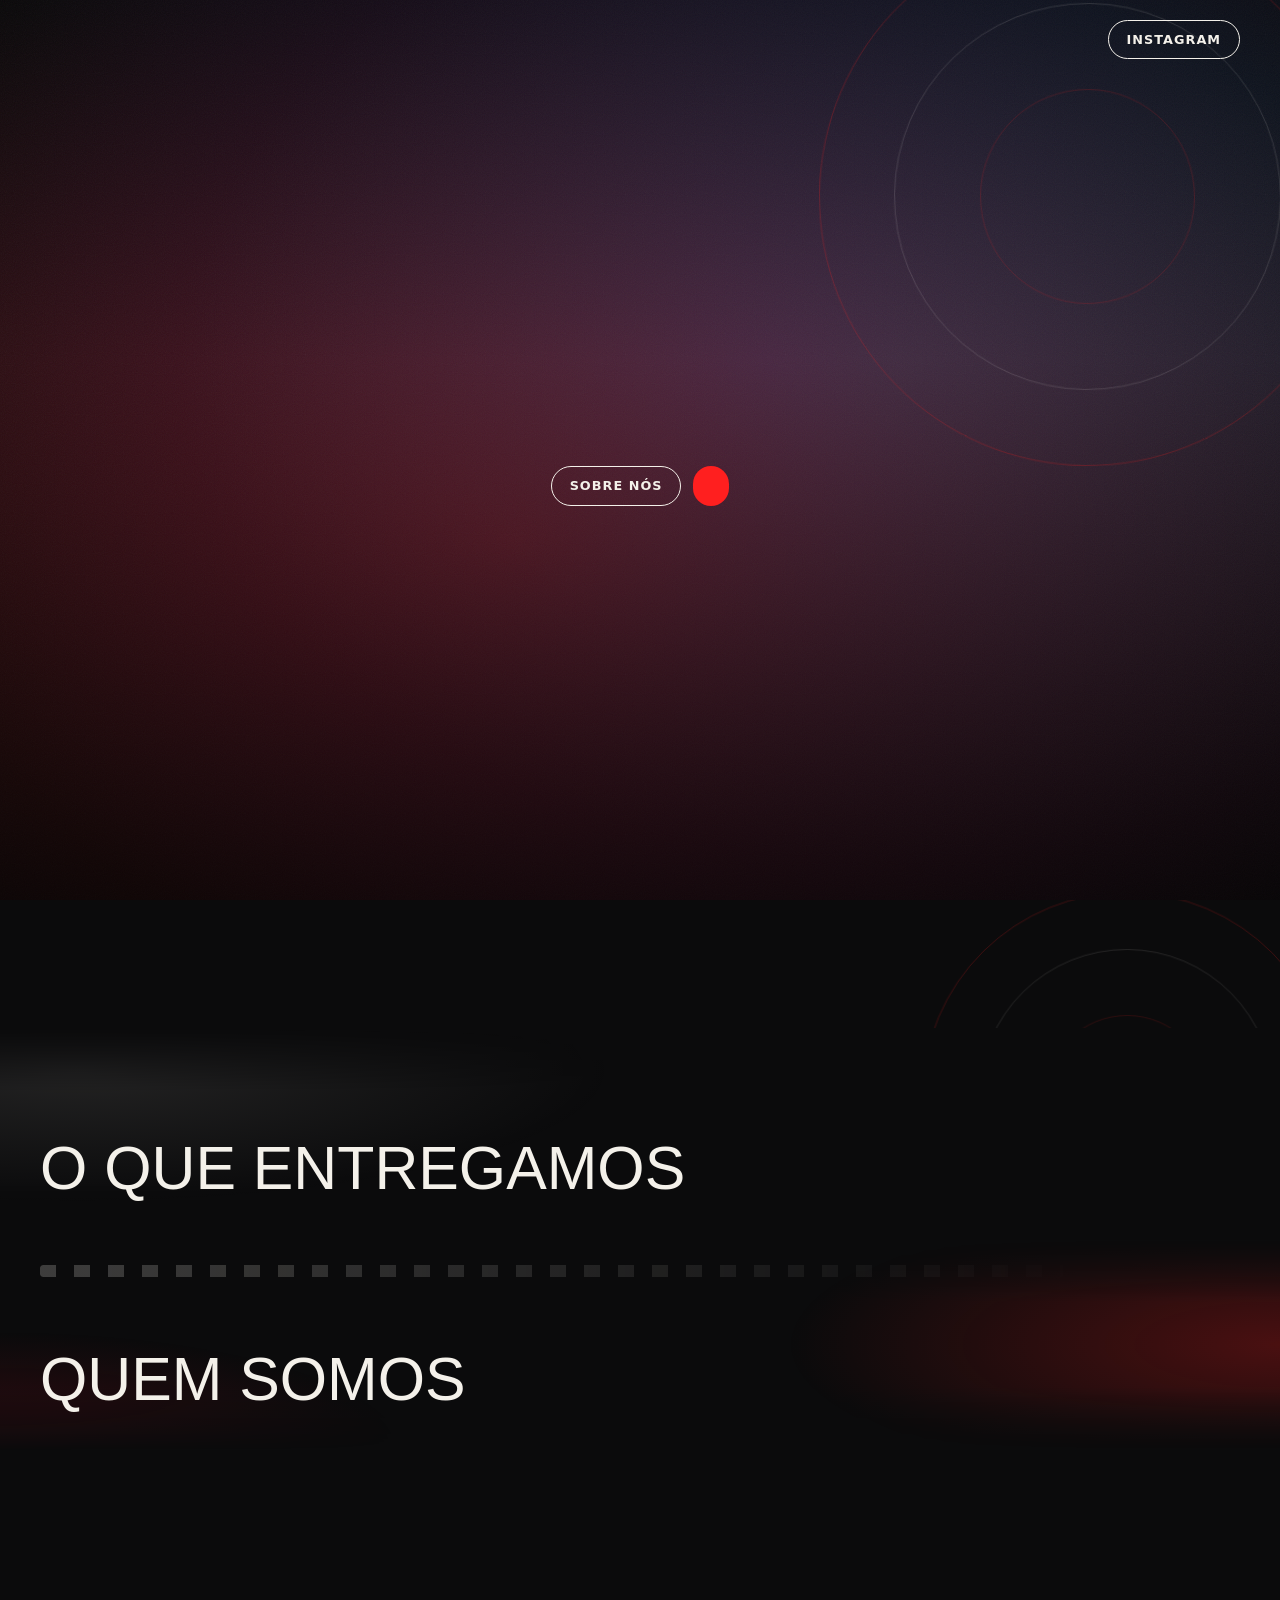
==== commit 8cb0433c: "Reels: Mario Zuniga; modo edicao: arrastar video para outro card Co-Authored-By: Claude Opus 5.5 <no" ====
--- a/index.html
+++ b/index.html
@@ -9,7 +9,7 @@
   <link rel="preconnect" href="https://fonts.gstatic.com" crossorigin>
   <link href="https://fonts.googleapis.com/css2?family=Anton&family=Inter:wght@400;600;700&display=swap" rel="stylesheet">
   <link rel="icon" href="assets/img/favicon.png">
-  <link rel="stylesheet" href="assets/css/style.css?v=1791674368">
+  <link rel="stylesheet" href="assets/css/style.css?v=1792531450">
 </head>
 <body data-page="home">
 
@@ -53,11 +53,11 @@
 
   <div id="footer"></div>
 
-  <script src="assets/js/dados.js?v=1791674368"></script>
-  <script src="assets/js/posicoes.js?v=1791674368"></script>
-  <script src="assets/js/textos.js?v=1791674368"></script>
-  <script src="assets/js/fotos.js?v=1791674368"></script>
-  <script src="assets/js/rotacoes.js?v=1791674368"></script>
-  <script src="assets/js/main.js?v=1791674368"></script>
+  <script src="assets/js/dados.js?v=1792531450"></script>
+  <script src="assets/js/posicoes.js?v=1792531450"></script>
+  <script src="assets/js/textos.js?v=1792531450"></script>
+  <script src="assets/js/fotos.js?v=1792531450"></script>
+  <script src="assets/js/rotacoes.js?v=1792531450"></script>
+  <script src="assets/js/main.js?v=1792531450"></script>
 </body>
 </html>
--- a/assets/css/style.css
+++ b/assets/css/style.css
@@ -444,6 +444,16 @@
   font-size: .82rem; color: #d9d5cc; box-shadow: 0 8px 30px rgba(0,0,0,.5);
 }
 .aviso-edicao strong { color: var(--accent); }
+
+/* Arrastar vídeo para outro card (modo edição) */
+.arrasto-ghost {
+  position: fixed; left: 0; top: 0; z-index: 60; pointer-events: none;
+  width: 140px; border-radius: 10px; margin: -40px 0 0 -70px;
+  box-shadow: 0 10px 30px rgba(0,0,0,.6); opacity: .9; rotate: -4deg;
+}
+body.arrastando { user-select: none; cursor: grabbing; }
+body.arrastando .filtro button:not([data-cli=""]) { opacity: .9; border-bottom: 2px dashed var(--muted); }
+.filtro button.is-alvo, .pill.is-alvo { opacity: 1; color: var(--accent); border-color: var(--accent); }
 
 /* Textos editáveis */
 [data-editar] { white-space: pre-line; } /* respeita as quebras de linha que você digitar */
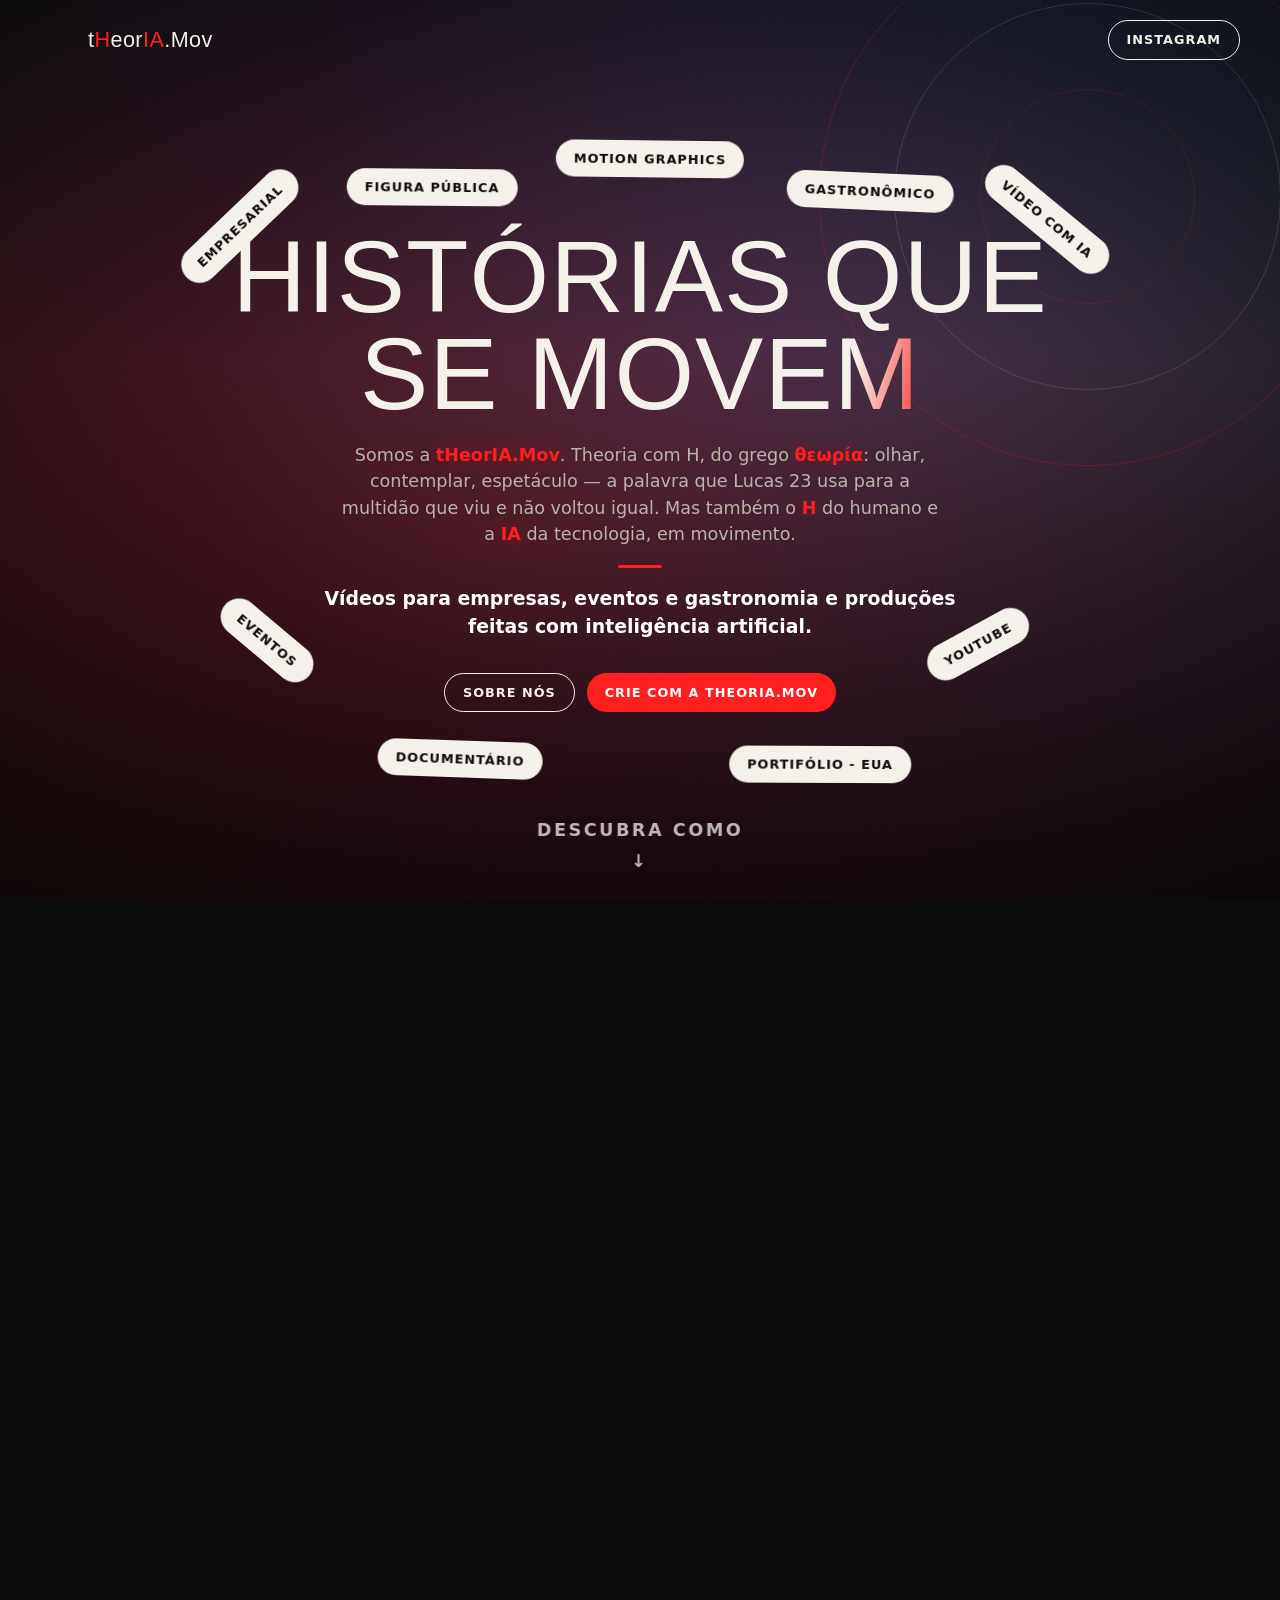
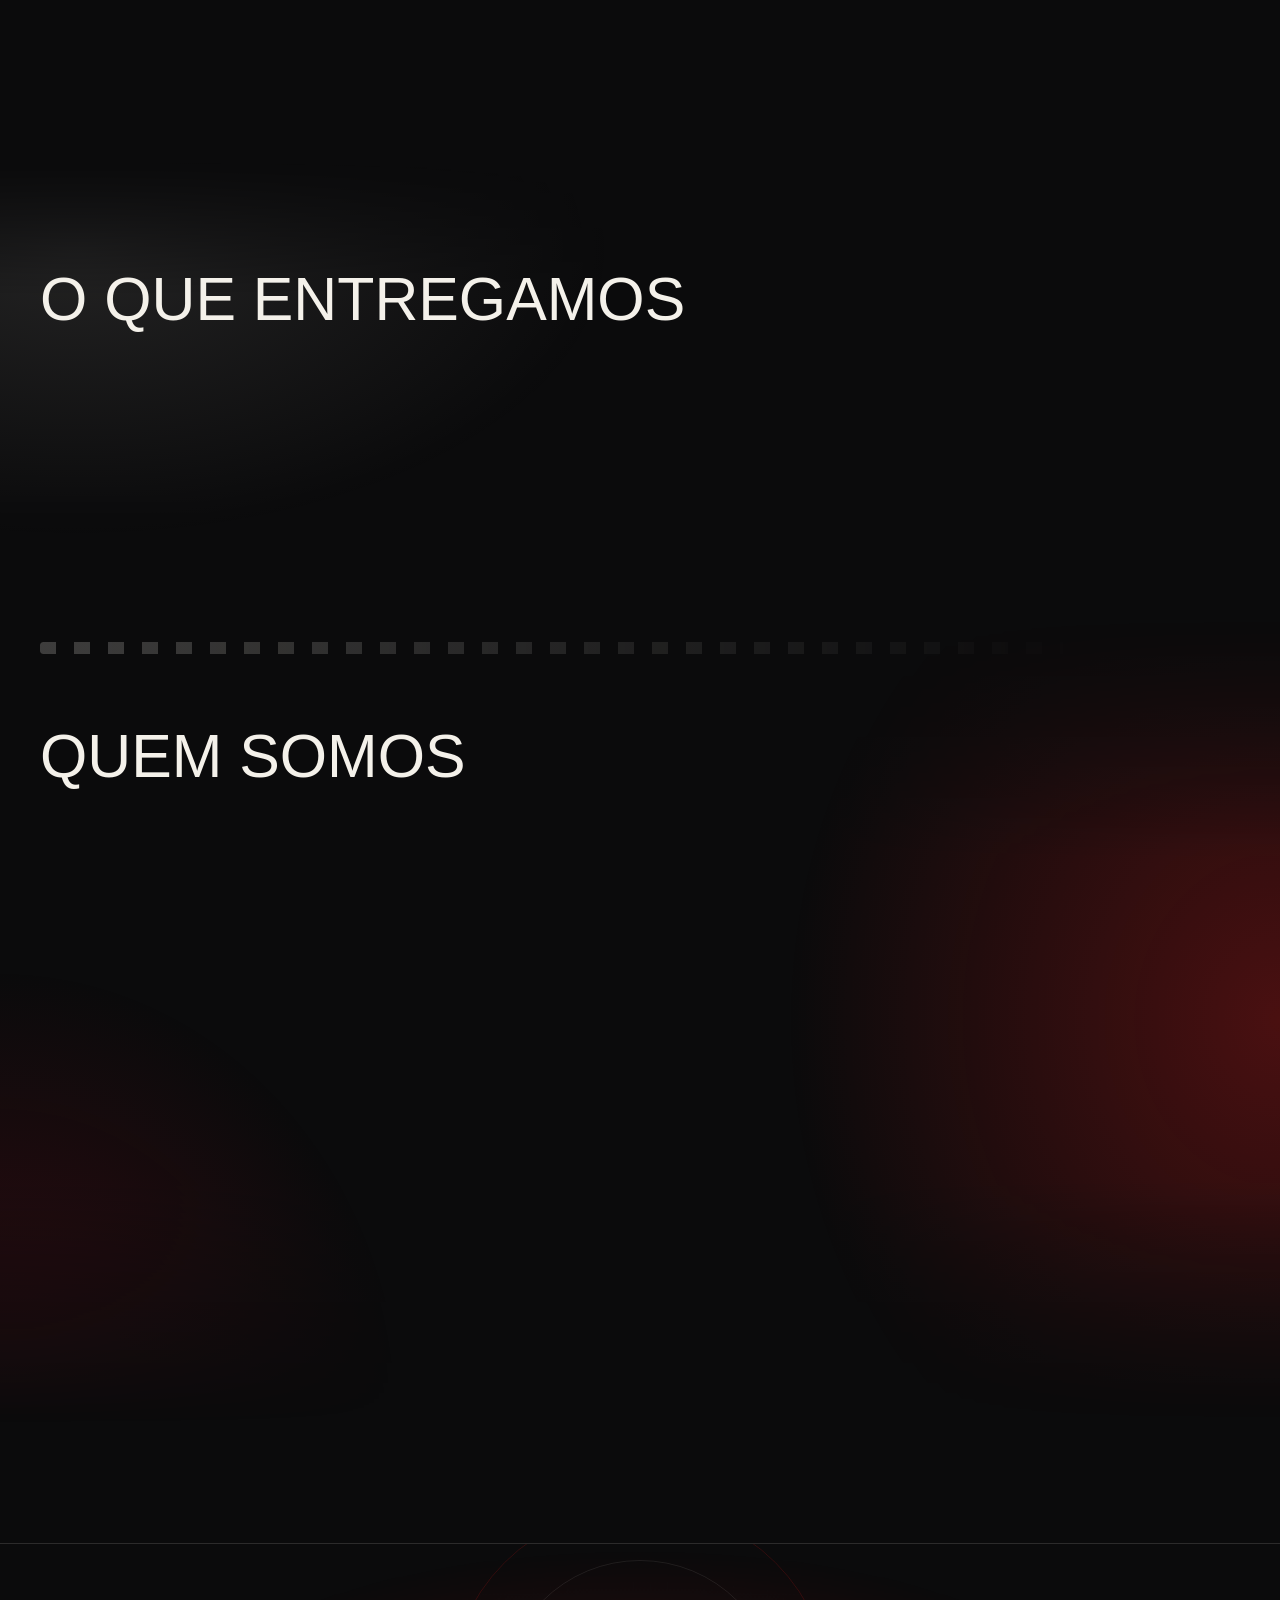
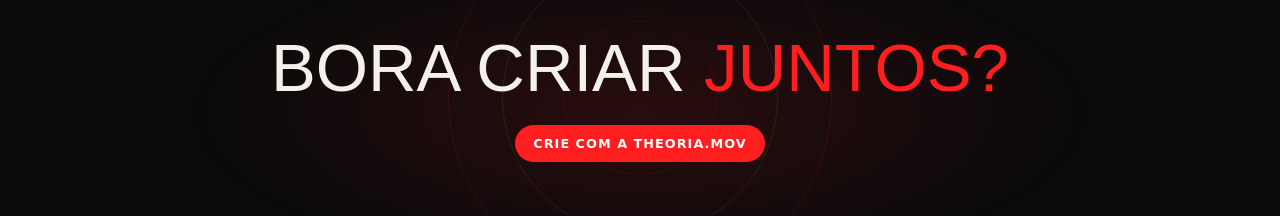
==== commit 5a7bdcfb: "Novas categorias Documentario e Portifolio - EUA; arrastar videos do YouTube Co-Authored-By: Claude " ====
--- a/index.html
+++ b/index.html
@@ -9,7 +9,7 @@
   <link rel="preconnect" href="https://fonts.gstatic.com" crossorigin>
   <link href="https://fonts.googleapis.com/css2?family=Anton&family=Inter:wght@400;600;700&display=swap" rel="stylesheet">
   <link rel="icon" href="assets/img/favicon.png">
-  <link rel="stylesheet" href="assets/css/style.css?v=1792531450">
+  <link rel="stylesheet" href="assets/css/style.css?v=1792532203">
 </head>
 <body data-page="home">
 
@@ -53,11 +53,11 @@
 
   <div id="footer"></div>
 
-  <script src="assets/js/dados.js?v=1792531450"></script>
-  <script src="assets/js/posicoes.js?v=1792531450"></script>
-  <script src="assets/js/textos.js?v=1792531450"></script>
-  <script src="assets/js/fotos.js?v=1792531450"></script>
-  <script src="assets/js/rotacoes.js?v=1792531450"></script>
-  <script src="assets/js/main.js?v=1792531450"></script>
+  <script src="assets/js/dados.js?v=1792532203"></script>
+  <script src="assets/js/posicoes.js?v=1792532203"></script>
+  <script src="assets/js/textos.js?v=1792532203"></script>
+  <script src="assets/js/fotos.js?v=1792532203"></script>
+  <script src="assets/js/rotacoes.js?v=1792532203"></script>
+  <script src="assets/js/main.js?v=1792532203"></script>
 </body>
 </html>
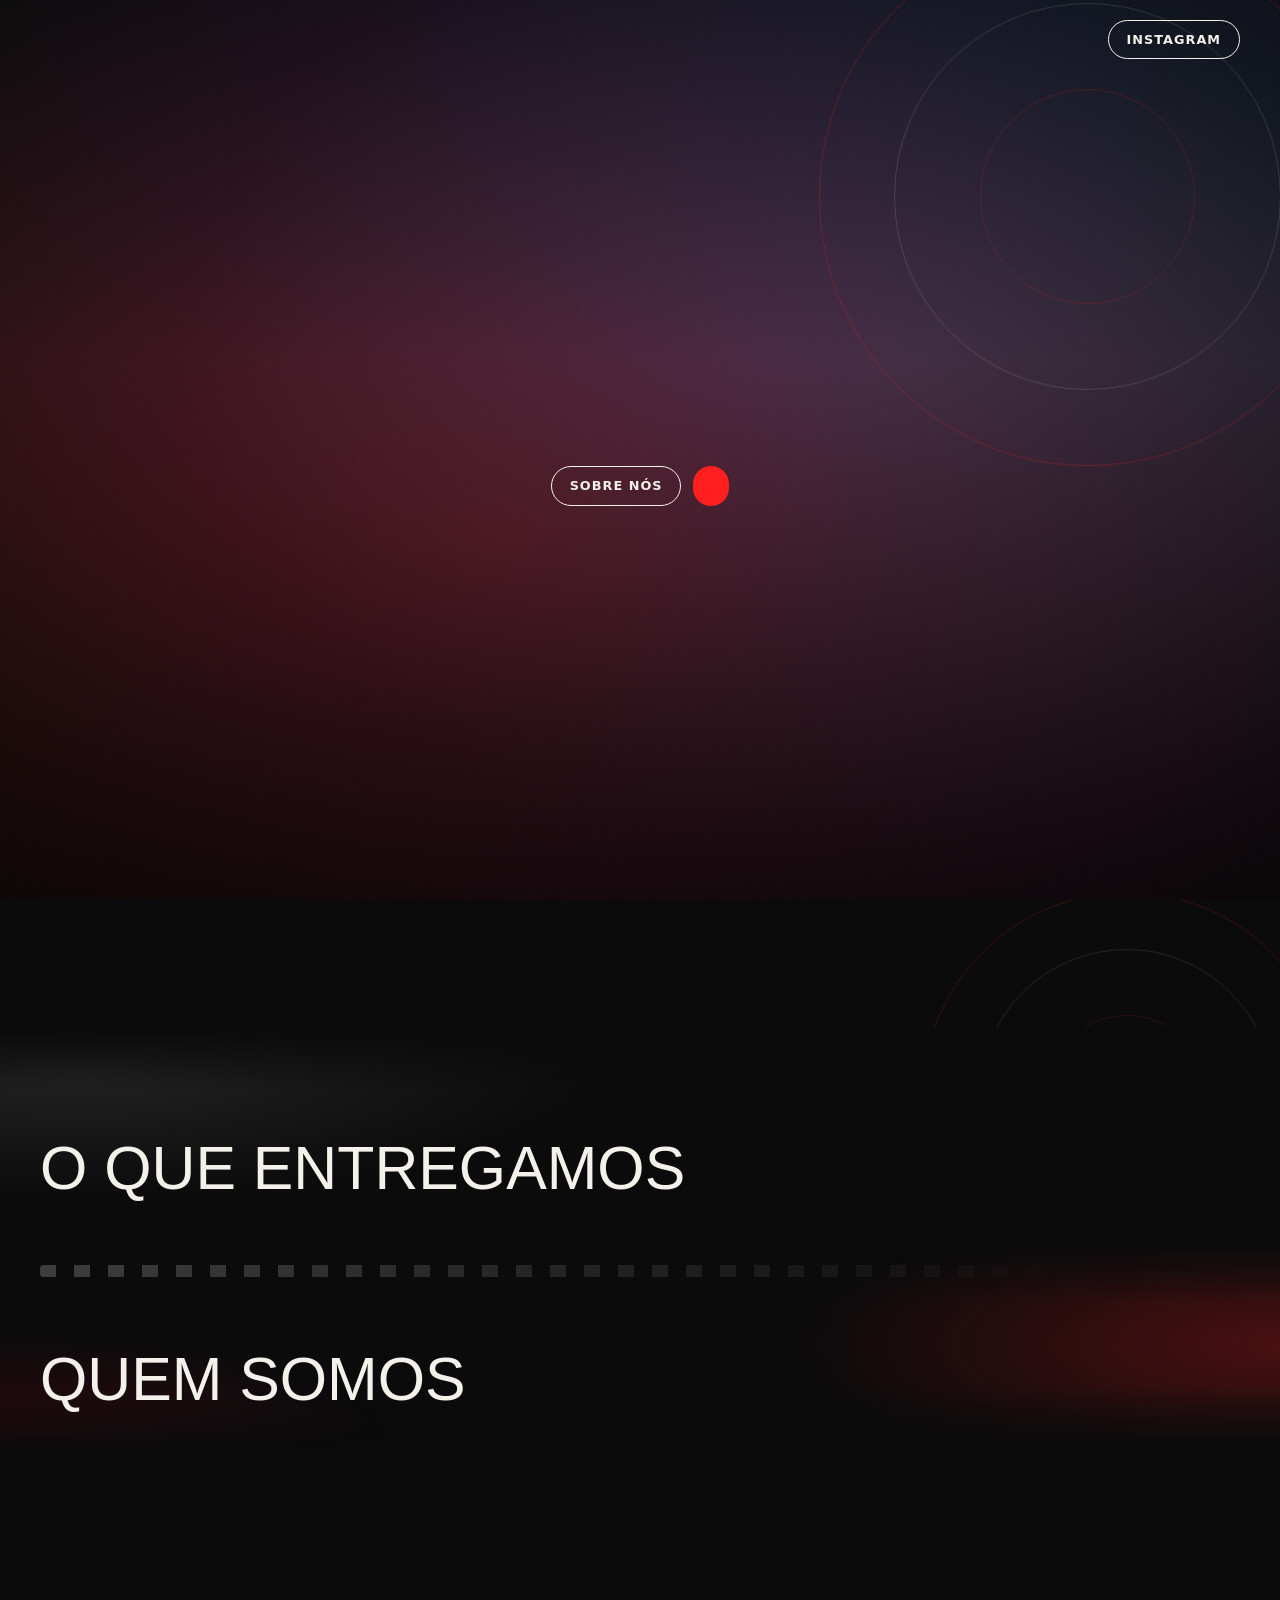
==== commit 2c786de2: "Video com IA: Minotauro Energy e Comercial de Perfume Co-Authored-By: Claude Opus 5.5 <noreply@anthr" ====
--- a/index.html
+++ b/index.html
@@ -9,7 +9,7 @@
   <link rel="preconnect" href="https://fonts.gstatic.com" crossorigin>
   <link href="https://fonts.googleapis.com/css2?family=Anton&family=Inter:wght@400;600;700&display=swap" rel="stylesheet">
   <link rel="icon" href="assets/img/favicon.png">
-  <link rel="stylesheet" href="assets/css/style.css?v=1792532203">
+  <link rel="stylesheet" href="assets/css/style.css?v=1792533068">
 </head>
 <body data-page="home">
 
@@ -53,11 +53,11 @@
 
   <div id="footer"></div>
 
-  <script src="assets/js/dados.js?v=1792532203"></script>
-  <script src="assets/js/posicoes.js?v=1792532203"></script>
-  <script src="assets/js/textos.js?v=1792532203"></script>
-  <script src="assets/js/fotos.js?v=1792532203"></script>
-  <script src="assets/js/rotacoes.js?v=1792532203"></script>
-  <script src="assets/js/main.js?v=1792532203"></script>
+  <script src="assets/js/dados.js?v=1792533068"></script>
+  <script src="assets/js/posicoes.js?v=1792533068"></script>
+  <script src="assets/js/textos.js?v=1792533068"></script>
+  <script src="assets/js/fotos.js?v=1792533068"></script>
+  <script src="assets/js/rotacoes.js?v=1792533068"></script>
+  <script src="assets/js/main.js?v=1792533068"></script>
 </body>
 </html>
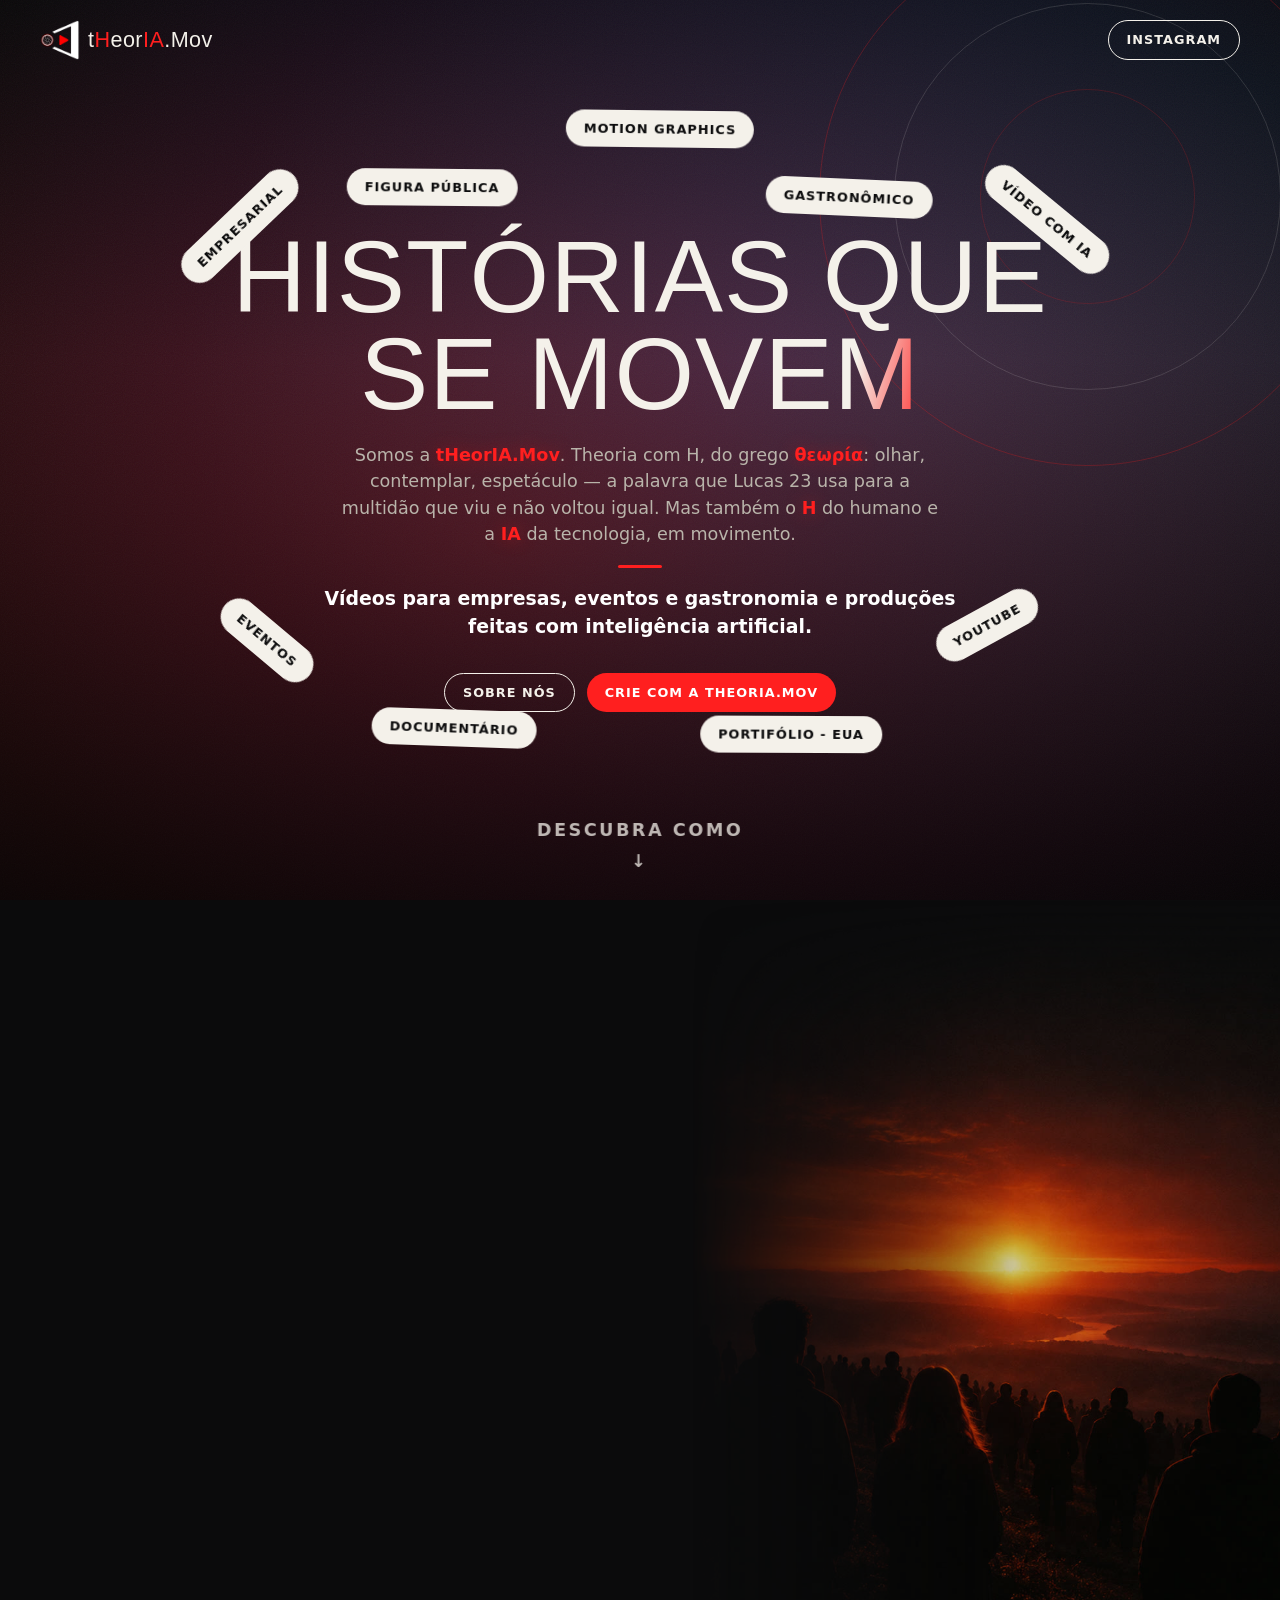
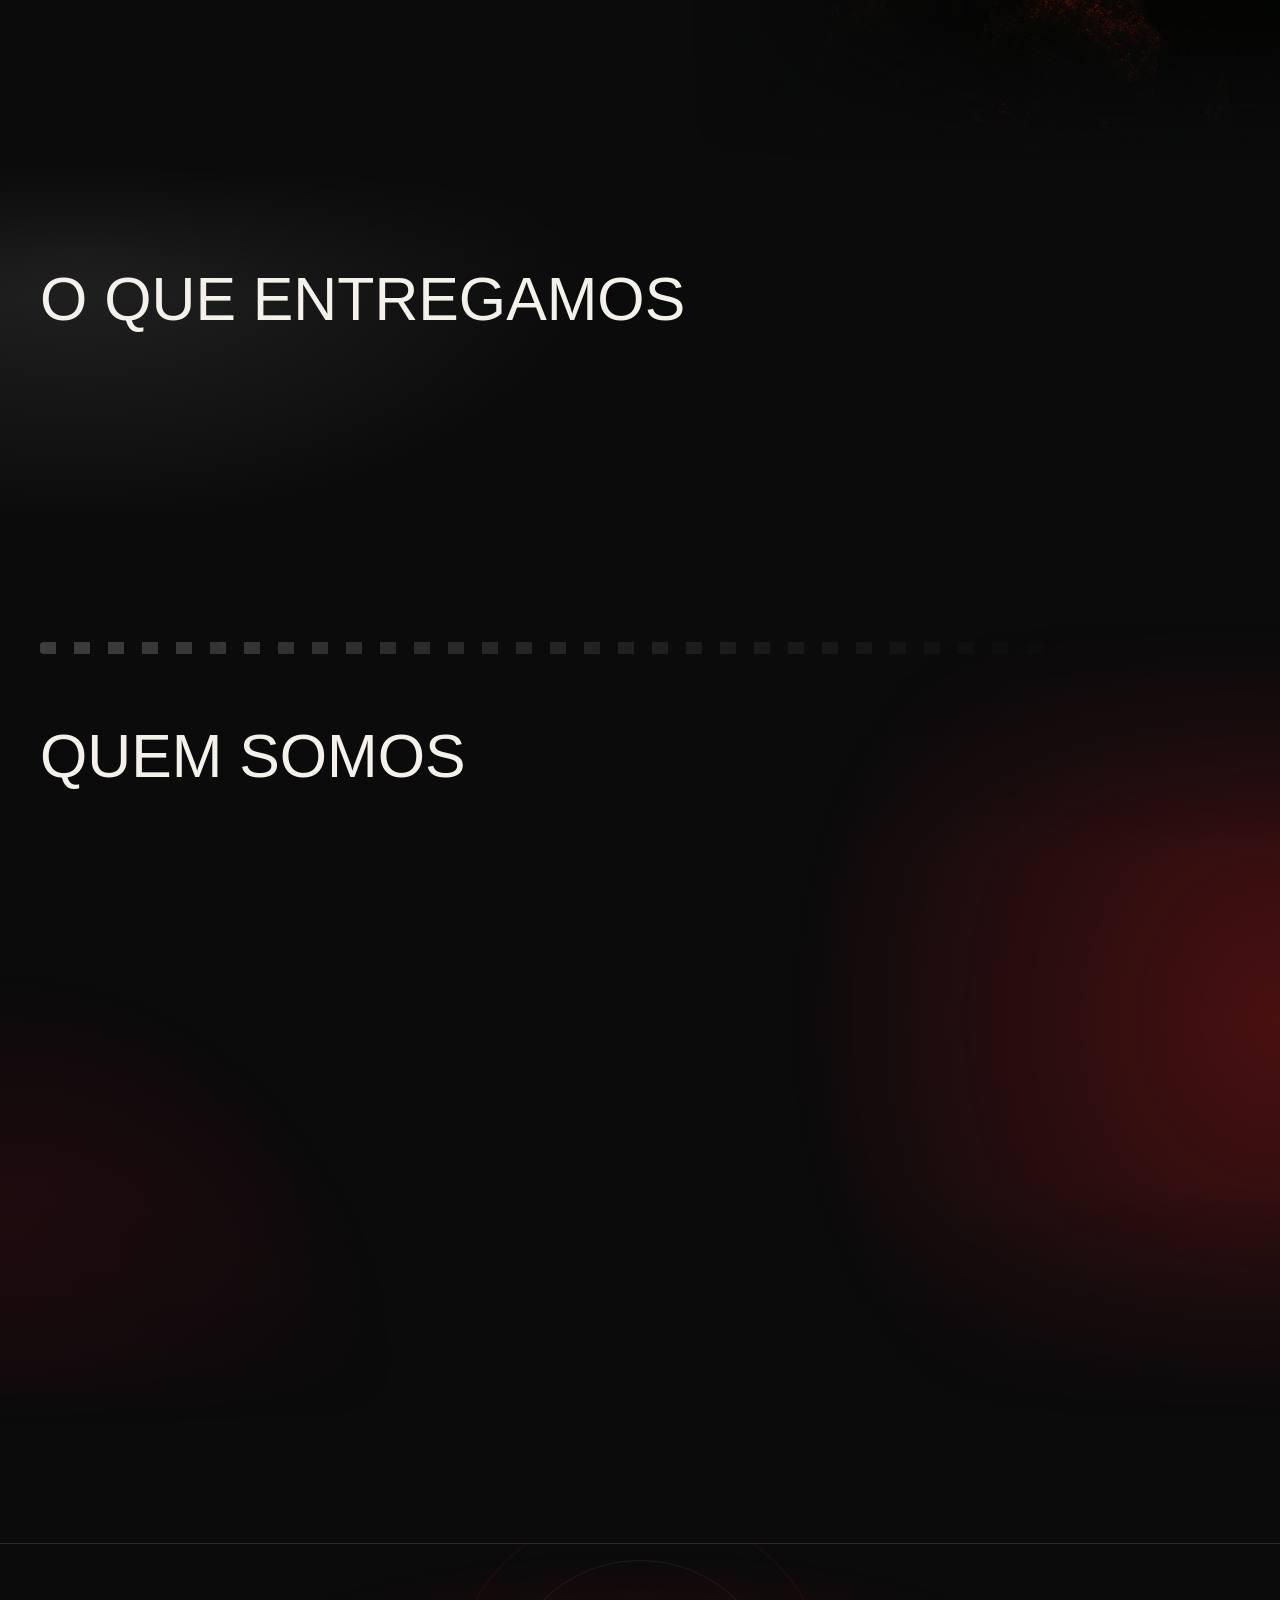
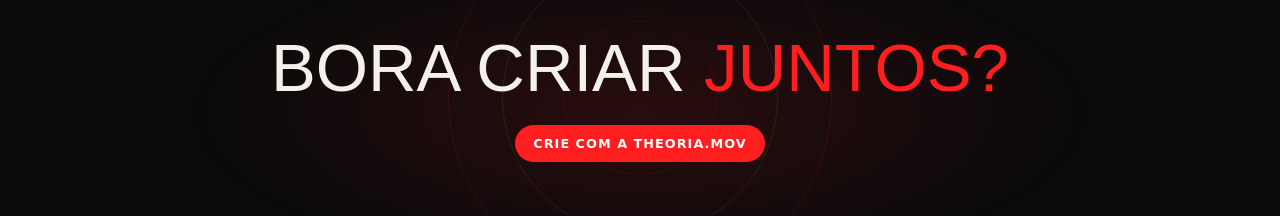
==== commit 772571e4: "Reel Digital Asset Empire nos dois portfolios Co-Authored-By: Claude Opus 5.5 <noreply@anthropic.com" ====
--- a/index.html
+++ b/index.html
@@ -9,7 +9,7 @@
   <link rel="preconnect" href="https://fonts.gstatic.com" crossorigin>
   <link href="https://fonts.googleapis.com/css2?family=Anton&family=Inter:wght@400;600;700&display=swap" rel="stylesheet">
   <link rel="icon" href="assets/img/favicon.png">
-  <link rel="stylesheet" href="assets/css/style.css?v=1792533068">
+  <link rel="stylesheet" href="assets/css/style.css?v=1792585152">
 </head>
 <body data-page="home">
 
@@ -53,11 +53,11 @@
 
   <div id="footer"></div>
 
-  <script src="assets/js/dados.js?v=1792533068"></script>
-  <script src="assets/js/posicoes.js?v=1792533068"></script>
-  <script src="assets/js/textos.js?v=1792533068"></script>
-  <script src="assets/js/fotos.js?v=1792533068"></script>
-  <script src="assets/js/rotacoes.js?v=1792533068"></script>
-  <script src="assets/js/main.js?v=1792533068"></script>
+  <script src="assets/js/dados.js?v=1792585152"></script>
+  <script src="assets/js/posicoes.js?v=1792585152"></script>
+  <script src="assets/js/textos.js?v=1792585152"></script>
+  <script src="assets/js/fotos.js?v=1792585152"></script>
+  <script src="assets/js/rotacoes.js?v=1792585152"></script>
+  <script src="assets/js/main.js?v=1792585152"></script>
 </body>
 </html>
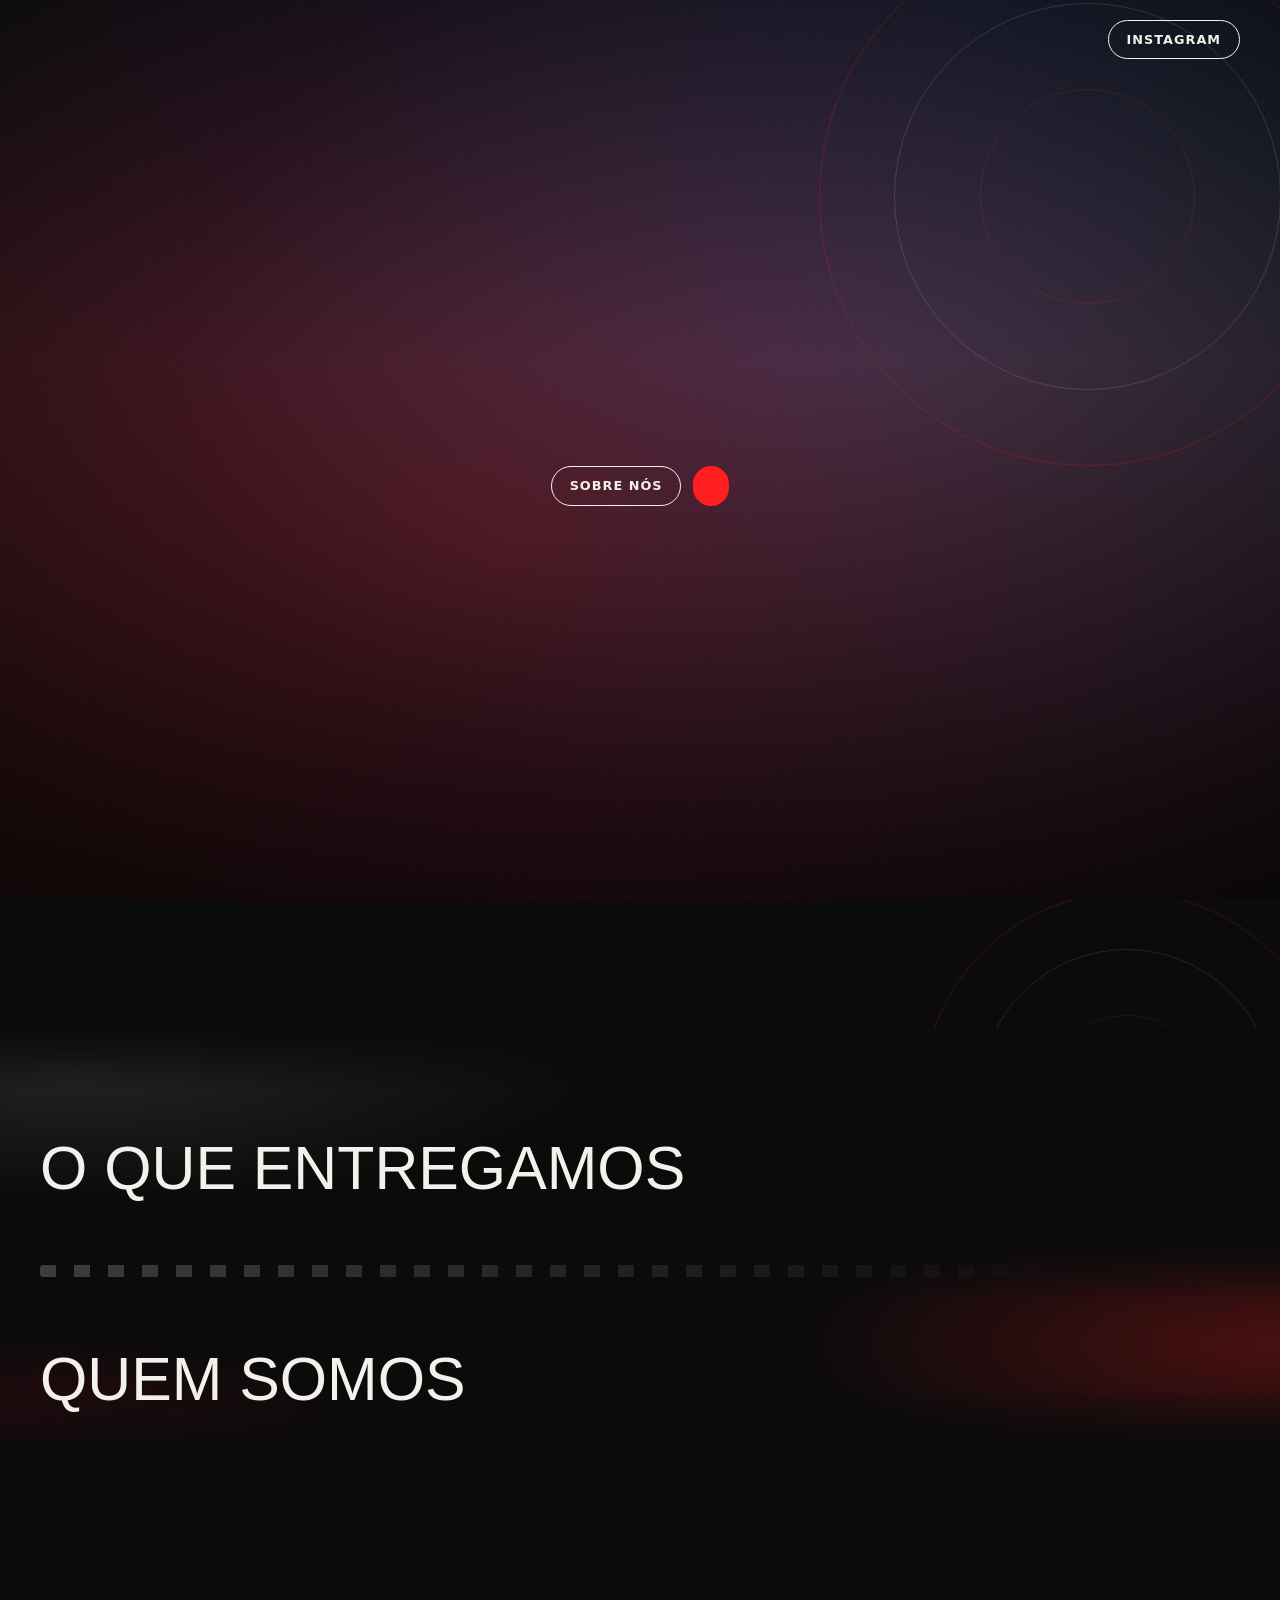
==== commit 69e8b570: "Novos videos nos dois portfolios: YouTube promos, Knicks, Mario Zuniga Co-Authored-By: Claude Opus 5" ====
--- a/index.html
+++ b/index.html
@@ -9,7 +9,7 @@
   <link rel="preconnect" href="https://fonts.gstatic.com" crossorigin>
   <link href="https://fonts.googleapis.com/css2?family=Anton&family=Inter:wght@400;600;700&display=swap" rel="stylesheet">
   <link rel="icon" href="assets/img/favicon.png">
-  <link rel="stylesheet" href="assets/css/style.css?v=1792585152">
+  <link rel="stylesheet" href="assets/css/style.css?v=1792766942">
 </head>
 <body data-page="home">
 
@@ -53,11 +53,11 @@
 
   <div id="footer"></div>
 
-  <script src="assets/js/dados.js?v=1792585152"></script>
-  <script src="assets/js/posicoes.js?v=1792585152"></script>
-  <script src="assets/js/textos.js?v=1792585152"></script>
-  <script src="assets/js/fotos.js?v=1792585152"></script>
-  <script src="assets/js/rotacoes.js?v=1792585152"></script>
-  <script src="assets/js/main.js?v=1792585152"></script>
+  <script src="assets/js/dados.js?v=1792766942"></script>
+  <script src="assets/js/posicoes.js?v=1792766942"></script>
+  <script src="assets/js/textos.js?v=1792766942"></script>
+  <script src="assets/js/fotos.js?v=1792766942"></script>
+  <script src="assets/js/rotacoes.js?v=1792766942"></script>
+  <script src="assets/js/main.js?v=1792766942"></script>
 </body>
 </html>
